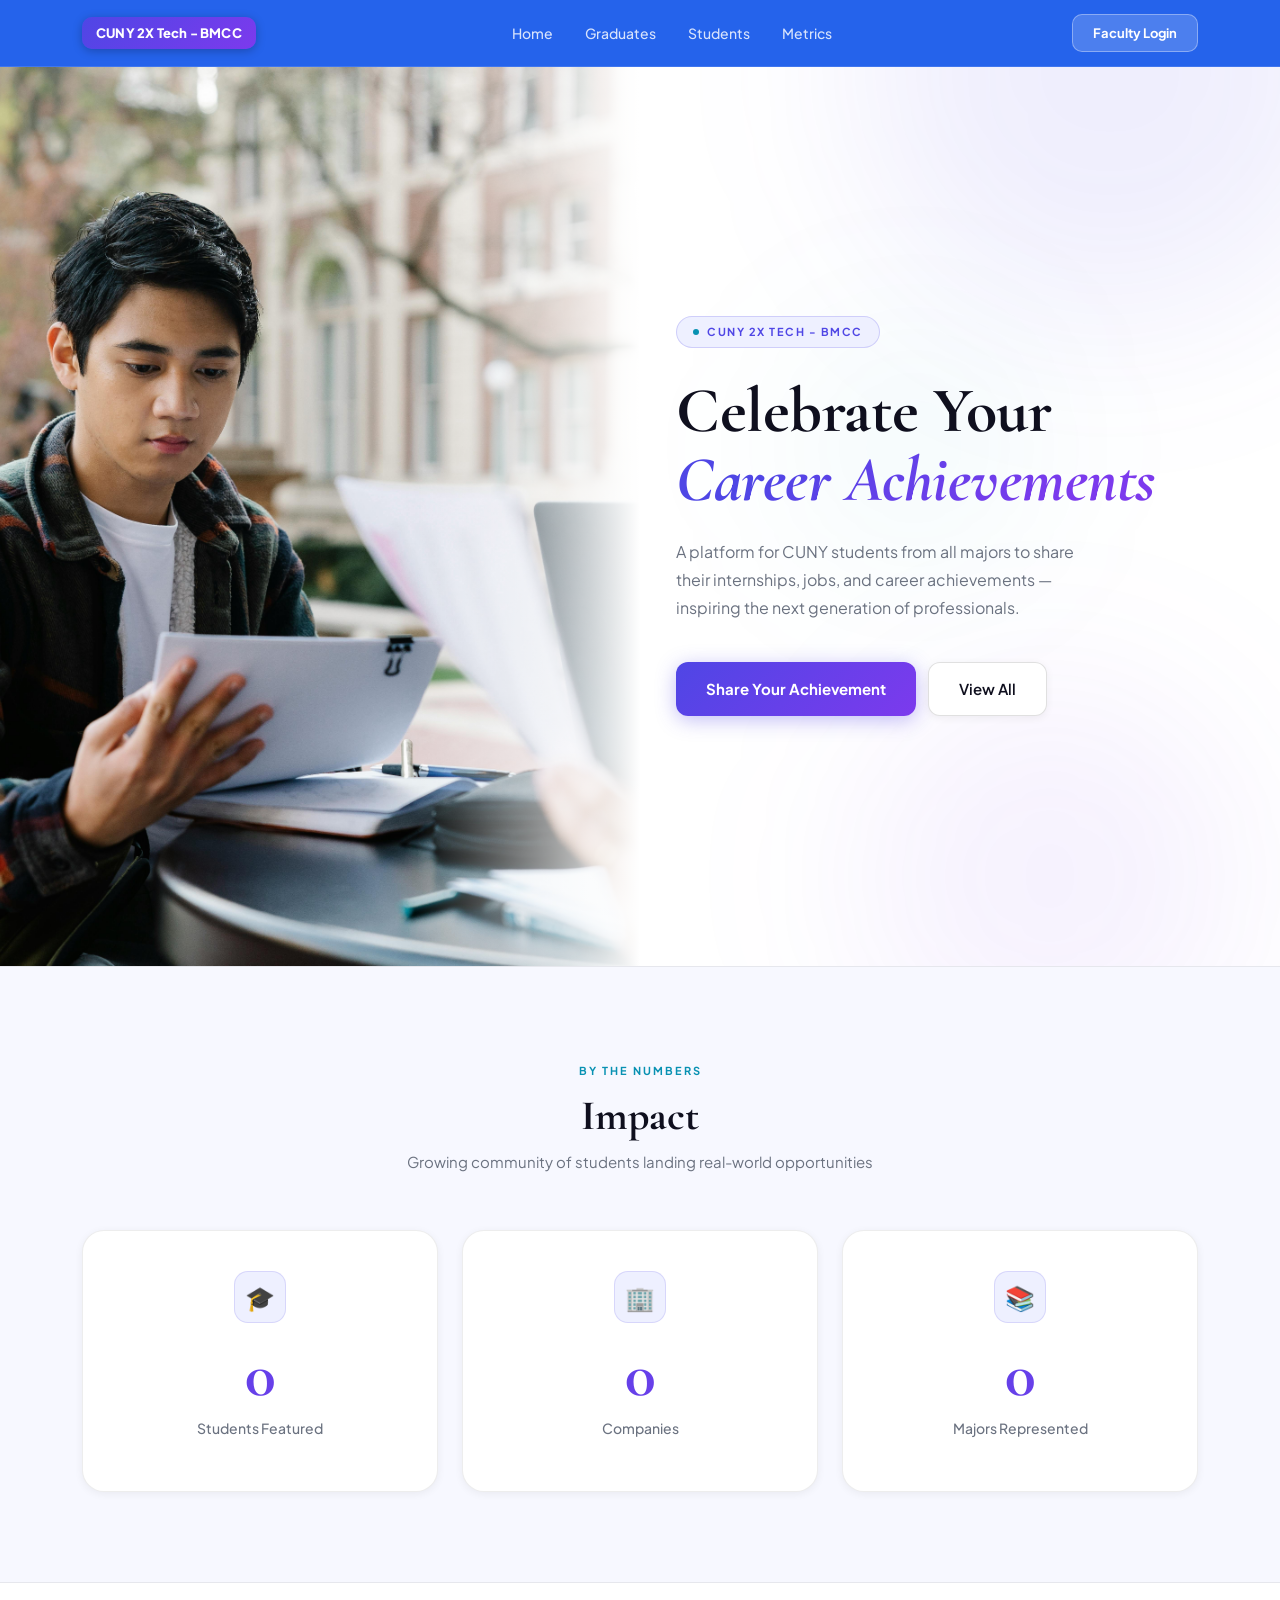
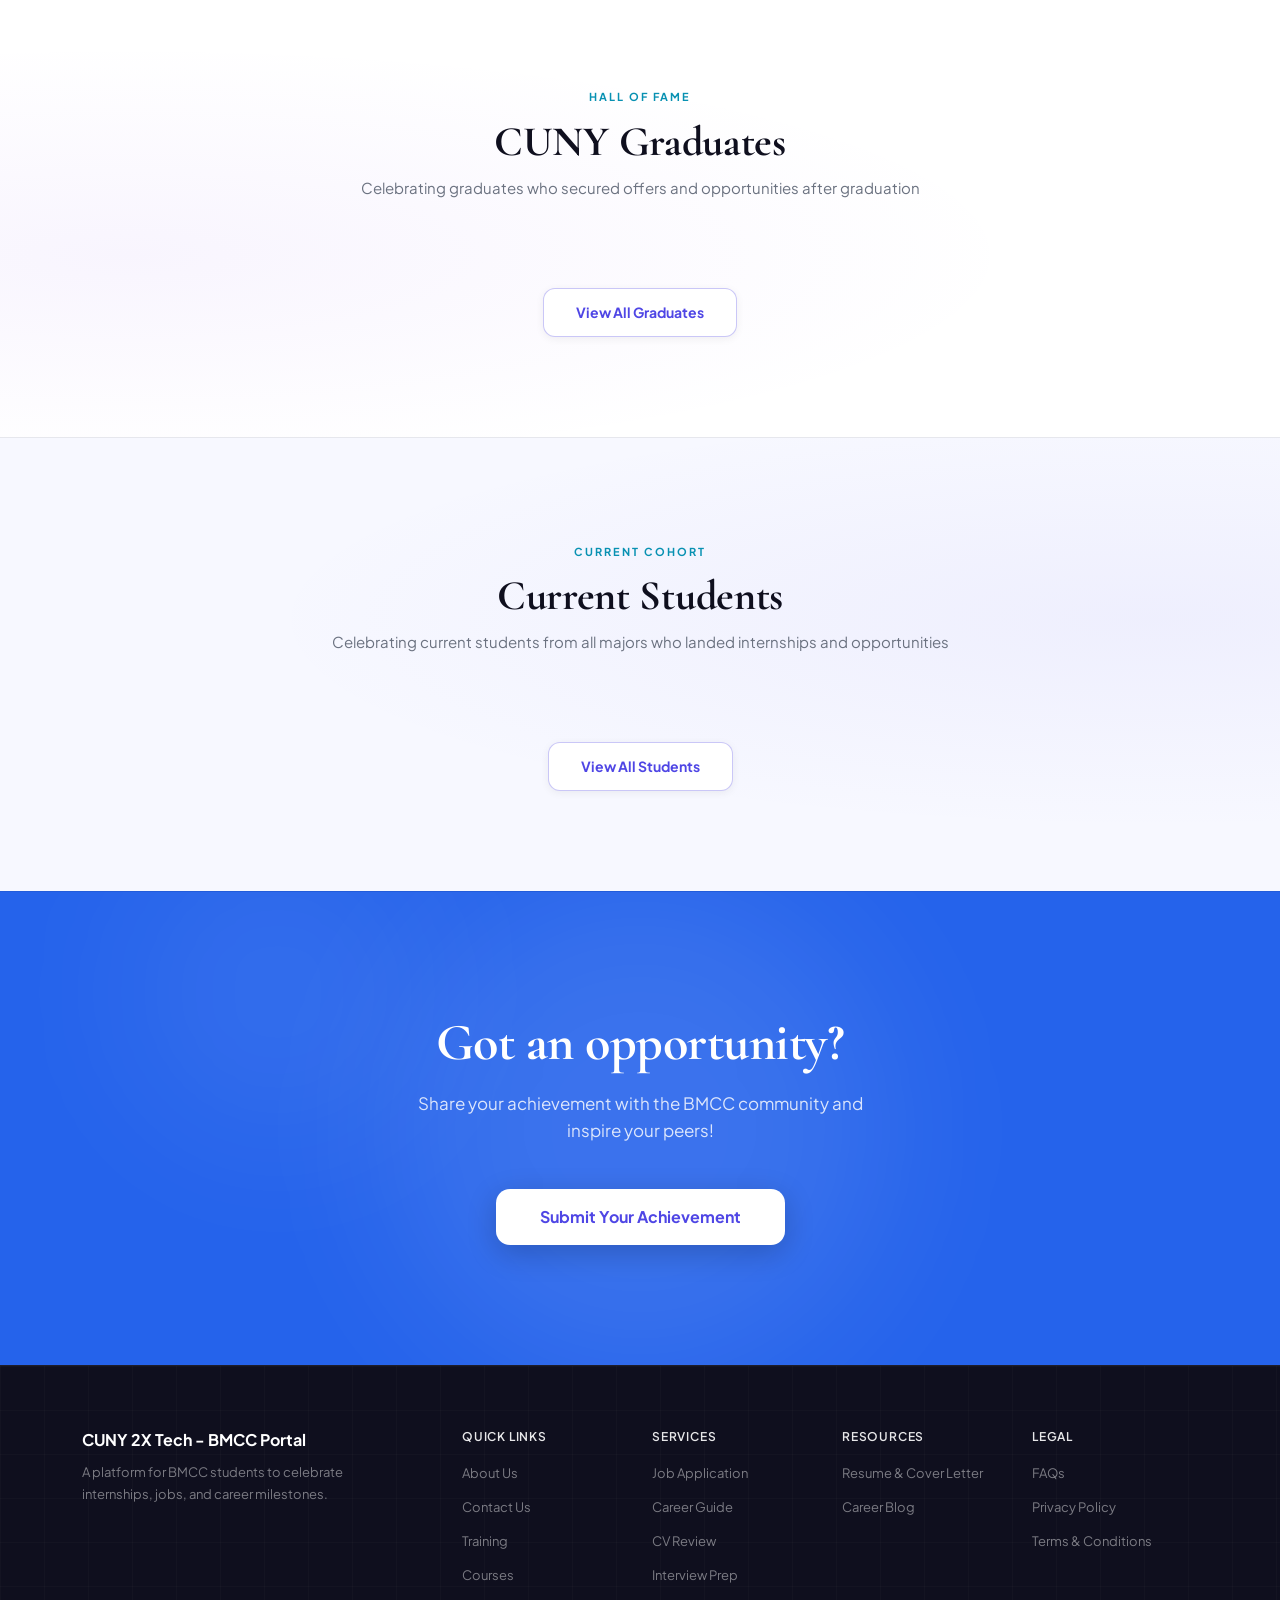
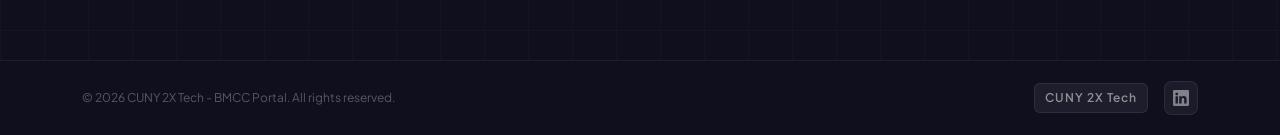
==== frontend/index.html @ b0da8945 "Moved files to separate frontend and backend folders" ====
<!DOCTYPE html>
<html lang="en">
<head>
  <meta charset="UTF-8">
  <meta name="viewport" content="width=device-width, initial-scale=1.0">
  <title>CUNY 2X Tech - BMCC — Achievement Portal</title>

  <!-- Google Fonts -->
  <link rel="preconnect" href="https://fonts.googleapis.com">
  <link rel="preconnect" href="https://fonts.gstatic.com" crossorigin>
  <link href="https://fonts.googleapis.com/css2?family=Cormorant+Garamond:ital,wght@0,400;0,600;0,700;1,400;1,600&family=Plus+Jakarta+Sans:wght@400;500;600;700;800&display=swap" rel="stylesheet">

  <!-- Bootstrap -->
  <link href="https://cdn.jsdelivr.net/npm/bootstrap@5.3.8/dist/css/bootstrap.min.css" rel="stylesheet"
    integrity="sha384-sRIl4kxILFvY47J16cr9ZwB07vP4J8+LH7qKQnuqkuIAvNWLzeN8tE5YBujZqJLB" crossorigin="anonymous">

  <link rel="stylesheet" href="style.css">
</head>
<body>

  <!-- NAVBAR -->
  <nav class="navbar navbar-expand-lg" id="mainNavbar">
    <div class="container">
      <a class="navbar-brand" href="#home">
        <span class="brand-name">CUNY 2X Tech - BMCC</span>
      </a>
      <button class="navbar-toggler" type="button" data-bs-toggle="collapse"
        data-bs-target="#navbarNav" aria-controls="navbarNav"
        aria-expanded="false" aria-label="Toggle navigation">
        <span class="navbar-toggler-icon"></span>
      </button>
      <div class="collapse navbar-collapse" id="navbarNav">
        <ul class="navbar-nav mx-auto">
          <li class="nav-item"><a class="nav-link" href="#home">Home</a></li>
          <li class="nav-item"><a class="nav-link" href="#graduates">Graduates</a></li>
          <li class="nav-item"><a class="nav-link" href="#students">Students</a></li>
          <li class="nav-item"><a class="nav-link" href="#metrics">Metrics</a></li>
        </ul>
        <a href="login.html" class="btn-faculty-login">Faculty Login</a>
      </div>
    </div>
  </nav>

  <!-- HERO SECTION -->
  <section id="home" class="hero-section">
    <div class="hero-orbs" aria-hidden="true">
      <div class="orb orb-1"></div>
      <div class="orb orb-2"></div>
      <div class="orb orb-3"></div>
    </div>
    <div class="container-fluid px-0">
      <div class="row g-0" style="min-height: 100vh;">
        <div class="col-md-6 hero-left"></div>
        <div class="col-md-6 hero-right">
          <div class="hero-content">
            <div class="hero-eyebrow">
              <span class="eyebrow-dot"></span>
              CUNY 2X Tech - BMCC
            </div>
            <h1 class="hero-title">
              Celebrate Your<br><span class="hero-title-bold">Career Achievements</span>
            </h1>
            <p class="hero-description">
              A platform for CUNY students from all majors to share
              their internships, jobs, and career achievements —
              inspiring the next generation of professionals.
            </p>
            <div class="hero-actions">
              <a href="submit.html" class="btn-hero-primary">Share Your Achievement</a>
              <a href="students.html" class="btn-hero-secondary">View All</a>
            </div>
          </div>
        </div>
      </div>
    </div>
  </section>

  <!-- METRICS SECTION -->
  <section id="metrics">
    <div class="container">
      <div class="metrics-header reveal">
        <span class="section-eyebrow">By The Numbers</span>
        <h2 class="section-title">Impact</h2>
        <p class="section-sub">Growing community of students landing real-world opportunities</p>
      </div>
      <div class="row text-center g-4">
        <div class="col-md-4 reveal delay-1">
          <div class="metrics-card">
            <div class="metric-icon">🎓</div>
            <span class="metric-number" data-target="7">0</span>
            <p class="metric-label">Students Featured</p>
          </div>
        </div>
        <div class="col-md-4 reveal delay-2">
          <div class="metrics-card">
            <div class="metric-icon">🏢</div>
            <span class="metric-number" data-target="7">0</span>
            <p class="metric-label">Companies</p>
          </div>
        </div>
        <div class="col-md-4 reveal delay-3">
          <div class="metrics-card">
            <div class="metric-icon">📚</div>
            <span class="metric-number" data-target="4">0</span>
            <p class="metric-label">Majors Represented</p>
          </div>
        </div>
      </div>
    </div>
  </section>

  <!-- GRADUATES SECTION -->
  <section id="graduates">
    <div class="container">
      <div class="section-header reveal">
        <span class="section-eyebrow">Hall of Fame</span>
        <h2 class="section-title">CUNY Graduates</h2>
        <p class="section-sub">Celebrating graduates who secured offers and opportunities after graduation</p>
      </div>

      <!-- Cards loaded dynamically -->
      <div class="row g-4" id="graduatesGrid"></div>

      <!-- View All -->
      <div class="text-center mt-5 reveal">
        <a href="students.html" class="btn-view-all">View All Graduates</a>
      </div>
    </div>
  </section>

  <!-- STUDENTS SECTION -->
  <section id="students">
    <div class="container">
      <div class="section-header reveal">
        <span class="section-eyebrow">Current Cohort</span>
        <h2 class="section-title">Current Students</h2>
        <p class="section-sub">Celebrating current students from all majors who landed internships and opportunities</p>
      </div>

      <!-- Cards loaded dynamically -->
      <div class="row g-4" id="studentsGrid"></div>

      <!-- View All -->
      <div class="text-center mt-5 reveal">
        <a href="students.html" class="btn-view-all">View All Students</a>
      </div>
    </div>
  </section>

  <!-- CTA SECTION -->
  <section id="cta">
    <div class="cta-bg-orb cta-bg-orb-1" aria-hidden="true"></div>
    <div class="cta-bg-orb cta-bg-orb-2" aria-hidden="true"></div>
    <div class="cta-inner reveal">
      <div class="container">
        <h2 class="cta-title">Got an opportunity?</h2>
        <p class="cta-subtitle">Share your achievement with the BMCC community and inspire your peers!</p>
        <a href="submit.html" class="btn cta-btn">Submit Your Achievement</a>
      </div>
    </div>
  </section>

  <!-- FOOTER -->
  <footer>
    <div class="footer-main">
      <div class="container">
        <div class="row">
          <div class="col-lg-3 col-md-6 mb-4">
            <h5 class="footer-brand">CUNY 2X Tech - BMCC Portal</h5>
            <p class="footer-desc">A platform for BMCC students to celebrate internships, jobs, and career milestones.</p>
          </div>
          <div class="col-lg-2 col-md-6 mb-4 offset-lg-1">
            <h6 class="footer-heading">Quick Links</h6>
            <ul class="footer-links">
              <li><a href="#">About Us</a></li>
              <li><a href="#">Contact Us</a></li>
              <li><a href="#">Training</a></li>
              <li><a href="#">Courses</a></li>
            </ul>
          </div>
          <div class="col-lg-2 col-md-6 mb-4">
            <h6 class="footer-heading">Services</h6>
            <ul class="footer-links">
              <li><a href="#">Job Application</a></li>
              <li><a href="#">Career Guide</a></li>
              <li><a href="#">CV Review</a></li>
              <li><a href="#">Interview Prep</a></li>
            </ul>
          </div>
          <div class="col-lg-2 col-md-6 mb-4">
            <h6 class="footer-heading">Resources</h6>
            <ul class="footer-links">
              <li><a href="#">Resume &amp; Cover Letter</a></li>
              <li><a href="#">Career Blog</a></li>
            </ul>
          </div>
          <div class="col-lg-2 col-md-6 mb-4">
            <h6 class="footer-heading">Legal</h6>
            <ul class="footer-links">
              <li><a href="#">FAQs</a></li>
              <li><a href="#">Privacy Policy</a></li>
              <li><a href="#">Terms &amp; Conditions</a></li>
            </ul>
          </div>
        </div>
      </div>
    </div>
    <div class="footer-bottom">
      <div class="container d-flex justify-content-between align-items-center">
        <p class="footer-copy mb-0">© 2026 CUNY 2X Tech - BMCC Portal. All rights reserved.</p>
        <div class="d-flex align-items-center gap-3">
          <span class="cuny-logo">CUNY 2X Tech</span>
          <a href="#" class="social-icon" aria-label="LinkedIn">
            <svg xmlns="http://www.w3.org/2000/svg" width="16" height="16" fill="currentColor" viewBox="0 0 16 16">
              <path d="M0 1.146C0 .513.526 0 1.175 0h13.65C15.474 0 16 .513 16 1.146v13.708c0 .633-.526 1.146-1.175 1.146H1.175C.526 16 0 15.633 0 14.854zm4.943 12.248V6.169H2.542v7.225zm-1.2-8.212c.837 0 1.358-.554 1.358-1.248-.015-.709-.52-1.248-1.342-1.248S2.4 3.226 2.4 3.934c0 .694.521 1.248 1.327 1.248zm4.908 8.212V9.359c0-.216.016-.432.08-.586.173-.431.568-.878 1.232-.878.869 0 1.216.662 1.216 1.634v3.865h2.401V9.25c0-2.22-1.184-3.252-2.764-3.252-1.274 0-1.845.7-2.165 1.193v.025h-.016l.016-.025V6.169h-2.4c.03.678 0 7.225 0 7.225z"/>
            </svg>
          </a>
        </div>
      </div>
    </div>
  </footer>

  <script src="https://cdn.jsdelivr.net/npm/bootstrap@5.3.8/dist/js/bootstrap.bundle.min.js"
    integrity="sha384-FKyoEForCGlyvwx9Hj09JcYn3nv7wiPVlz7YYwJrWVcXK/BmnVDxM+D2scQbITxI"
    crossorigin="anonymous"></script>
  <script src="app.js"></script>

</body>
</html>
---- frontend/style.css ----
/* ============================================
   CUNY WINS — ACHIEVEMENT PORTAL
   Design: Vibrant Light Mode — Clean Editorial
   Fonts: Cormorant Garamond + Plus Jakarta Sans
   ============================================ */

/* === DESIGN TOKENS === */
:root {
  --bg:          #FFFFFF;
  --surface:     #F7F8FF;
  --surface-2:   #EEF0FF;
  --border:      rgba(0, 0, 0, 0.07);
  --border-med:  rgba(0, 0, 0, 0.12);
  --primary:     #4F46E5;
  --pri-rgb:     79, 70, 229;
  --purple:      #7C3AED;
  --pur-rgb:     124, 58, 237;
  --cyan:        #0891B2;
  --cyan-soft:   #E0F2FE;
  --gold:        #D97706;
  --text-1:      #0F0F1E;
  --text-2:      #6B7280;
  --text-3:      #9CA3AF;
  --font-display:'Cormorant Garamond', Georgia, serif;
  --font-body:   'Plus Jakarta Sans', system-ui, sans-serif;
  --ease:        cubic-bezier(0.4, 0, 0.2, 1);
  --t:           0.28s;
  --radius:      16px;
  --radius-lg:   22px;
  --shadow-sm:   0 2px 8px rgba(0,0,0,0.06);
  --shadow:      0 4px 20px rgba(0,0,0,0.08);
  --shadow-lg:   0 16px 48px rgba(0,0,0,0.12);
}

/* === RESET & BASE === */
*, *::before, *::after { box-sizing: border-box; margin: 0; padding: 0; }
html  { scroll-behavior: smooth; }
body  {
  background: var(--bg);
  color: var(--text-1);
  font-family: var(--font-body);
  font-size: 15px;
  line-height: 1.6;
  overflow-x: hidden;
  -webkit-font-smoothing: antialiased;
}

/* ============================================
   SCROLL REVEAL
   ============================================ */
.reveal {
  opacity: 0;
  transform: translateY(24px);
  transition: opacity 0.65s var(--ease), transform 0.65s var(--ease);
}
.reveal.in-view { opacity: 1; transform: translateY(0); }
.reveal.delay-1 { transition-delay: 0.1s; }
.reveal.delay-2 { transition-delay: 0.2s; }
.reveal.delay-3 { transition-delay: 0.3s; }

/* ============================================
   NAVBAR
   ============================================ */
#mainNavbar {
  position: fixed;
  top: 0; left: 0; right: 0;
  z-index: 999;
  background: #2563EB;
  border-bottom: 1px solid rgba(255,255,255,0.12);
  padding: 0;
  transition: box-shadow var(--t);
}
#mainNavbar.scrolled {
  box-shadow: 0 2px 20px rgba(37,99,235,0.35);
}
#mainNavbar .container {
  height: 66px;
  display: flex;
  align-items: center;
}
.navbar-brand {
  color: #fff !important;
  font-family: var(--font-body);
  font-weight: 700;
  font-size: 15px;
  letter-spacing: -0.2px;
  display: inline-flex !important;
  align-items: center;
  text-decoration: none !important;
}
.brand-name {
  background: linear-gradient(135deg, var(--primary), var(--purple));
  color: #fff;
  padding: 6px 14px;
  border-radius: 10px;
  font-weight: 800;
  font-size: 13px;
  letter-spacing: 0.2px;
  white-space: nowrap;
  box-shadow: 0 2px 10px rgba(0,0,0,0.25);
}
.nav-item { margin: 0 2px; }
.nav-link {
  color: rgba(255,255,255,0.82) !important;
  font-size: 14px;
  font-weight: 500;
  padding: 6px 14px !important;
  border-radius: 8px;
  transition: all var(--t);
}
.nav-link:hover {
  color: #fff !important;
  background: rgba(255,255,255,0.14);
}
.btn-faculty-login {
  background: rgba(255,255,255,0.18);
  color: #fff !important;
  border: 1px solid rgba(255,255,255,0.35) !important;
  padding: 8px 20px;
  border-radius: 10px;
  font-size: 13px;
  font-weight: 700;
  text-decoration: none;
  transition: all var(--t);
  white-space: nowrap;
}
.btn-faculty-login:hover {
  background: rgba(255,255,255,0.28);
  border-color: rgba(255,255,255,0.55) !important;
  transform: translateY(-1px);
}
.navbar-toggler {
  border: 1px solid rgba(255,255,255,0.35) !important;
  padding: 6px 10px;
}
.navbar-toggler-icon {
  background-image: url("data:image/svg+xml,%3csvg xmlns='http://www.w3.org/2000/svg' viewBox='0 0 30 30'%3e%3cpath stroke='rgba(255,255,255,0.85)' stroke-linecap='round' stroke-miterlimit='10' stroke-width='2' d='M4 7h22M4 15h22M4 23h22'/%3e%3c/svg%3e") !important;
}

/* ============================================
   HERO SECTION
   ============================================ */
.hero-section {
  position: relative;
  min-height: 100vh;
  display: flex;
  align-items: center;
  overflow: hidden;
  padding-top: 66px;
  background: #fff;
}

/* Colored orbs — subtle in light mode */
.hero-orbs {
  position: absolute;
  inset: 0;
  pointer-events: none;
  z-index: 0;
}
.orb {
  position: absolute;
  border-radius: 50%;
  filter: blur(90px);
  will-change: transform;
}
/* Orbs stay on the right (text) side only — left has the photo */
.orb-1 {
  width: 500px; height: 500px;
  background: rgba(var(--pri-rgb), 0.09);
  top: -180px; right: -80px;
  animation: orb-drift 11s ease-in-out infinite;
}
.orb-2 {
  width: 380px; height: 380px;
  background: rgba(var(--pur-rgb), 0.07);
  bottom: -100px; right: 40px;
  animation: orb-drift 14s ease-in-out infinite reverse;
  animation-delay: -5s;
}
.orb-3 {
  width: 220px; height: 220px;
  background: rgba(8, 145, 178, 0.06);
  top: 35%; right: 20%;
  animation: orb-drift 9s ease-in-out infinite;
  animation-delay: -3s;
}
@keyframes orb-drift {
  0%,100% { transform: translate(0,0) scale(1); }
  33%      { transform: translate(-28px, 18px) scale(1.04); }
  66%      { transform: translate(18px, -14px) scale(0.96); }
}

/* Hero image on the left — student is visible */
.hero-left {
  position: relative;
  z-index: 1;
  min-height: 600px;
  background-image: url('./assets/image/hero-bg.jpg');
  background-size: cover;
  background-position: center top;
}
/* Subtle dark-to-right gradient so image transitions into the white right panel */
.hero-left::after {
  content: '';
  position: absolute;
  top: 0; right: 0;
  width: 35%; height: 100%;
  background: linear-gradient(to right, transparent, #fff);
  pointer-events: none;
  z-index: 2;
}
/* Remove the old dot grid — we have the image now */
.hero-section::before { display: none; }

.hero-right {
  position: relative;
  z-index: 1;
  min-height: 600px;
  display: flex;
  align-items: center;
}
.hero-right::before { display: none; }

.hero-content {
  padding: 80px 56px 80px 36px;
  position: relative;
  z-index: 2;
}

/* Eyebrow */
.hero-eyebrow {
  display: inline-flex;
  align-items: center;
  gap: 8px;
  background: var(--surface-2);
  border: 1px solid rgba(var(--pri-rgb), 0.2);
  color: var(--primary);
  padding: 6px 16px;
  border-radius: 50px;
  font-size: 11px;
  font-weight: 700;
  letter-spacing: 1.5px;
  text-transform: uppercase;
  margin-bottom: 28px;
  width: fit-content;
}
.eyebrow-dot {
  width: 6px; height: 6px;
  background: var(--cyan);
  border-radius: 50%;
  display: inline-block;
  flex-shrink: 0;
  animation: pulse-dot 2.2s ease-in-out infinite;
}
@keyframes pulse-dot {
  0%,100% { opacity: 1; transform: scale(1); }
  50%      { opacity: 0.3; transform: scale(0.6); }
}

.hero-title {
  font-family: var(--font-display);
  font-size: 64px;
  font-weight: 700;
  color: var(--text-1);
  line-height: 1.08;
  letter-spacing: -0.5px;
  margin-bottom: 24px;
}
.hero-title-bold {
  background: linear-gradient(135deg, var(--primary) 20%, var(--purple) 80%);
  -webkit-background-clip: text;
  -webkit-text-fill-color: transparent;
  background-clip: text;
  font-style: italic;
}
.hero-description {
  font-size: 16px;
  color: var(--text-2);
  line-height: 1.75;
  margin-bottom: 40px;
  max-width: 430px;
}
.hero-actions {
  display: flex;
  gap: 12px;
  flex-wrap: wrap;
}
.btn-hero-primary {
  background: linear-gradient(135deg, var(--primary), var(--purple)) !important;
  color: #fff !important;
  border: none !important;
  padding: 14px 30px !important;
  border-radius: 12px !important;
  font-size: 15px !important;
  font-weight: 700 !important;
  text-decoration: none !important;
  transition: all var(--t) !important;
  box-shadow: 0 4px 20px rgba(var(--pri-rgb), 0.35) !important;
  display: inline-flex !important;
  align-items: center !important;
}
.btn-hero-primary:hover {
  transform: translateY(-2px) !important;
  box-shadow: 0 10px 36px rgba(var(--pri-rgb), 0.5) !important;
}
.btn-hero-secondary {
  background: #fff !important;
  color: var(--text-1) !important;
  border: 1.5px solid var(--border-med) !important;
  padding: 14px 30px !important;
  border-radius: 12px !important;
  font-size: 15px !important;
  font-weight: 600 !important;
  text-decoration: none !important;
  transition: all var(--t) !important;
  display: inline-flex !important;
  align-items: center !important;
  box-shadow: var(--shadow-sm) !important;
}
.btn-hero-secondary:hover {
  border-color: rgba(var(--pri-rgb), 0.3) !important;
  box-shadow: 0 6px 20px rgba(0,0,0,0.1) !important;
  transform: translateY(-2px) !important;
}

/* ============================================
   METRICS SECTION
   ============================================ */
#metrics {
  background: var(--surface);
  border-top: 1px solid var(--border);
  border-bottom: 1px solid var(--border);
  padding: 90px 0;
}
.metrics-header {
  text-align: center;
  margin-bottom: 56px;
}
.section-eyebrow {
  display: inline-block;
  font-size: 11px;
  font-weight: 700;
  letter-spacing: 2px;
  text-transform: uppercase;
  color: var(--cyan);
  margin-bottom: 12px;
}
.section-title {
  font-family: var(--font-display);
  font-size: 42px;
  font-weight: 700;
  color: var(--text-1);
  letter-spacing: -0.3px;
  line-height: 1.15;
}
.section-sub {
  color: var(--text-2);
  font-size: 15px;
  margin-top: 10px;
  line-height: 1.6;
}

.metrics-card {
  background: var(--bg);
  border: 1px solid var(--border);
  border-radius: var(--radius-lg);
  padding: 40px 28px 36px;
  text-align: center;
  transition: all var(--t);
  position: relative;
  overflow: hidden;
  box-shadow: var(--shadow-sm);
}
.metrics-card::before {
  content: '';
  position: absolute;
  top: 0; left: 0; right: 0;
  height: 3px;
  background: linear-gradient(90deg, var(--primary), var(--purple));
  opacity: 0;
  transition: opacity var(--t);
}
.metrics-card:hover {
  border-color: rgba(var(--pri-rgb), 0.2);
  transform: translateY(-6px);
  box-shadow: var(--shadow-lg);
}
.metrics-card:hover::before { opacity: 1; }
.metric-icon {
  width: 52px; height: 52px;
  border-radius: 14px;
  display: flex;
  align-items: center;
  justify-content: center;
  margin: 0 auto 20px;
  font-size: 24px;
  background: var(--surface-2);
  border: 1px solid rgba(var(--pri-rgb), 0.15);
}
.metric-number {
  font-family: var(--font-display);
  font-size: 64px;
  font-weight: 700;
  background: linear-gradient(135deg, var(--primary), var(--purple));
  -webkit-background-clip: text;
  -webkit-text-fill-color: transparent;
  background-clip: text;
  line-height: 1;
  display: block;
  margin-bottom: 10px;
}
.metric-label {
  color: var(--text-2);
  font-size: 14px;
  font-weight: 500;
}

/* ============================================
   SECTION HEADER
   ============================================ */
.section-header {
  text-align: center;
  margin-bottom: 64px;
}

/* ============================================
   GRADUATES SECTION
   ============================================ */
#graduates {
  background: var(--bg);
  padding: 100px 0;
  position: relative;
}
#graduates::before {
  content: '';
  position: absolute;
  inset: 0;
  background: radial-gradient(ellipse at 10% 60%, rgba(var(--pur-rgb), 0.05) 0%, transparent 55%);
  pointer-events: none;
}

.graduate-card {
  background: var(--bg);
  border-radius: var(--radius-lg);
  overflow: hidden;
  border: 1px solid var(--border);
  transition: all var(--t);
  box-shadow: var(--shadow-sm);
}
.graduate-card:hover {
  transform: translateY(-8px);
  box-shadow: var(--shadow-lg);
  border-color: rgba(var(--pur-rgb), 0.25);
}

.grad-card-top {
  background: linear-gradient(145deg, #4A1272 0%, #6D28D9 60%, #5B21B6 100%);
  padding: 36px 24px;
  display: flex;
  justify-content: center;
  align-items: center;
  height: 200px;
  position: relative;
  overflow: hidden;
}
.grad-card-top::before {
  content: '';
  position: absolute;
  width: 280px; height: 280px;
  background: rgba(255,255,255,0.12);
  border-radius: 50%;
  filter: blur(60px);
  top: -100px; right: -60px;
}
.grad-card-top::after {
  content: '🎓';
  position: absolute;
  font-size: 80px;
  opacity: 0.1;
  bottom: -10px;
  left: 10px;
  line-height: 1;
}

.student-photo {
  width: 108px; height: 108px;
  border-radius: 50%;
  object-fit: cover;
  position: relative;
  z-index: 1;
  border: 3px solid rgba(255,255,255,0.5);
  box-shadow: 0 0 0 5px rgba(255,255,255,0.2), 0 10px 30px rgba(0,0,0,0.35);
  transition: box-shadow var(--t), transform var(--t);
}
.graduate-card:hover .student-photo,
.student-card:hover .student-photo {
  transform: scale(1.04);
  box-shadow: 0 0 0 5px rgba(255,255,255,0.35), 0 14px 40px rgba(0,0,0,0.4);
}

.card-bottom {
  padding: 22px 22px 24px;
  text-align: center;
}
.card-bottom h5 {
  color: var(--text-1);
  font-size: 17px;
  font-weight: 700;
  margin-bottom: 8px;
  letter-spacing: -0.2px;
}
.badge-graduate {
  display: inline-flex;
  align-items: center;
  gap: 5px;
  background: #F3E8FF;
  color: #6D28D9;
  padding: 4px 12px;
  border-radius: 50px;
  font-size: 11px;
  font-weight: 700;
  border: 1px solid rgba(var(--pur-rgb), 0.2);
  letter-spacing: 0.3px;
  margin-bottom: 16px;
}

.opportunity-box-grad {
  background: #F9F5FF;
  border: 1px solid rgba(var(--pur-rgb), 0.18);
  border-radius: 10px;
  padding: 12px 14px;
  text-align: left;
  margin-bottom: 10px;
}
.grad-label {
  color: #7C3AED;
  font-size: 10px;
  font-weight: 700;
  letter-spacing: 1.2px;
  text-transform: uppercase;
  display: block;
  margin-bottom: 4px;
}
.opportunity-box-grad p.fw-bold {
  color: var(--text-1) !important;
  font-size: 15px !important;
  font-weight: 600 !important;
  margin: 0 !important;
}

.card-info-row {
  display: flex;
  align-items: center;
  gap: 8px;
  font-size: 13px;
  color: var(--text-2);
  border-radius: 8px;
  padding: 8px 12px;
  margin-bottom: 8px;
}
.card-info-grad {
  background: #F5F0FF;
  border: 1px solid rgba(var(--pur-rgb), 0.12);
}
.card-info-grad span { color: var(--text-2); }

.btn-grad {
  background: linear-gradient(135deg, var(--purple), #A855F7) !important;
  color: #fff !important;
  border: none !important;
  border-radius: 10px !important;
  padding: 11px 16px !important;
  font-size: 13px !important;
  font-weight: 700 !important;
  transition: all var(--t) !important;
  box-shadow: 0 4px 14px rgba(var(--pur-rgb), 0.28) !important;
  text-decoration: none !important;
  display: block !important;
  width: 100% !important;
}
.btn-grad:hover {
  transform: translateY(-1px) !important;
  box-shadow: 0 8px 24px rgba(var(--pur-rgb), 0.42) !important;
}

/* ============================================
   STUDENTS SECTION
   ============================================ */
#students {
  background: var(--surface);
  padding: 100px 0;
  border-top: 1px solid var(--border);
}
#students::before {
  content: '';
  position: absolute;
  inset: 0;
  background: radial-gradient(ellipse at 90% 40%, rgba(var(--pri-rgb), 0.05) 0%, transparent 55%);
  pointer-events: none;
}
#students { position: relative; }

.student-card {
  background: var(--bg);
  border-radius: var(--radius-lg);
  overflow: hidden;
  border: 1px solid var(--border);
  transition: all var(--t);
  box-shadow: var(--shadow-sm);
}
.student-card:hover {
  transform: translateY(-8px);
  box-shadow: var(--shadow-lg);
  border-color: rgba(var(--pri-rgb), 0.25);
}

.card-top {
  background: linear-gradient(145deg, #3730A3 0%, #4F46E5 60%, #4338CA 100%);
  padding: 36px 24px;
  display: flex;
  justify-content: center;
  align-items: center;
  height: 200px;
  position: relative;
  overflow: hidden;
}
.card-top::before {
  content: '';
  position: absolute;
  width: 280px; height: 280px;
  background: rgba(255,255,255,0.12);
  border-radius: 50%;
  filter: blur(60px);
  top: -100px; right: -60px;
}
.card-top::after {
  content: '💼';
  position: absolute;
  font-size: 80px;
  opacity: 0.1;
  bottom: -10px;
  left: 10px;
  line-height: 1;
}

.student-card .student-photo {
  box-shadow: 0 0 0 5px rgba(255,255,255,0.2), 0 10px 30px rgba(0,0,0,0.35);
}

.badge-student {
  display: inline-flex;
  align-items: center;
  gap: 5px;
  background: var(--surface-2);
  color: var(--primary);
  padding: 4px 12px;
  border-radius: 50px;
  font-size: 11px;
  font-weight: 700;
  border: 1px solid rgba(var(--pri-rgb), 0.2);
  letter-spacing: 0.3px;
  margin-bottom: 16px;
}

.opportunity-box {
  background: #EEF0FF;
  border: 1px solid rgba(var(--pri-rgb), 0.18);
  border-radius: 10px;
  padding: 12px 14px;
  text-align: left;
  margin-bottom: 10px;
}
.opportunity-box .fw-bold { color: var(--text-1) !important; }

.card-info-student {
  background: #F0F1FF;
  border: 1px solid rgba(var(--pri-rgb), 0.12);
}
.card-info-student span { color: var(--text-2); }

/* Override Bootstrap btn-primary */
.btn-primary {
  background: linear-gradient(135deg, var(--primary), #6366F1) !important;
  color: #fff !important;
  border: none !important;
  border-radius: 10px !important;
  padding: 11px 16px !important;
  font-size: 13px !important;
  font-weight: 700 !important;
  transition: all var(--t) !important;
  box-shadow: 0 4px 14px rgba(var(--pri-rgb), 0.28) !important;
}
.btn-primary:hover {
  transform: translateY(-1px) !important;
  box-shadow: 0 8px 24px rgba(var(--pri-rgb), 0.42) !important;
}

/* ============================================
   CTA SECTION
   ============================================ */
#cta {
  background: #2563EB;
  padding: 120px 0;
  position: relative;
  overflow: hidden;
  text-align: center;
  border-top: 1px solid var(--border);
}
.cta-bg-orb {
  position: absolute;
  border-radius: 50%;
  filter: blur(80px);
  pointer-events: none;
}
.cta-bg-orb-1 {
  width: 500px; height: 500px;
  background: rgba(255,255,255,0.1);
  top: 50%; left: 50%;
  transform: translate(-50%, -50%);
}
.cta-bg-orb-2 {
  width: 300px; height: 300px;
  background: rgba(255,255,255,0.07);
  top: -50px; left: 10%;
}
.cta-inner { position: relative; z-index: 1; }
.cta-title {
  font-family: var(--font-display);
  font-size: 52px;
  font-weight: 700;
  color: #fff;
  margin-bottom: 16px;
  letter-spacing: -0.5px;
}
.cta-subtitle {
  font-size: 17px;
  color: rgba(255,255,255,0.82);
  margin-bottom: 44px;
  max-width: 480px;
  margin-left: auto;
  margin-right: auto;
  line-height: 1.6;
}
.cta-btn {
  display: inline-flex !important;
  align-items: center !important;
  background: #fff !important;
  color: var(--primary) !important;
  border: none !important;
  padding: 16px 44px !important;
  font-size: 16px !important;
  font-weight: 700 !important;
  border-radius: 14px !important;
  text-decoration: none;
  transition: all var(--t) !important;
  box-shadow: 0 8px 30px rgba(0,0,0,0.2) !important;
}
.cta-btn:hover {
  transform: translateY(-3px) !important;
  box-shadow: 0 16px 48px rgba(0,0,0,0.28) !important;
  color: var(--purple) !important;
}

/* ============================================
   FOOTER
   ============================================ */
footer {
  background: #0F0F1E;
  border-top: 1px solid rgba(255,255,255,0.06);
}
.footer-main {
  padding: 64px 0 40px;
  position: relative;
  overflow: hidden;
}
.footer-main::before {
  content: '';
  position: absolute;
  inset: 0;
  background-image:
    linear-gradient(rgba(255,255,255,0.02) 1px, transparent 1px),
    linear-gradient(90deg, rgba(255,255,255,0.02) 1px, transparent 1px);
  background-size: 44px 44px;
  pointer-events: none;
}
.footer-brand {
  color: #fff;
  font-weight: 700;
  font-size: 16px;
  margin-bottom: 12px;
}
.footer-desc {
  color: rgba(255,255,255,0.45);
  font-size: 13px;
  line-height: 1.7;
}
.footer-heading {
  color: rgba(255,255,255,0.9);
  font-weight: 600;
  font-size: 12px;
  letter-spacing: 0.8px;
  text-transform: uppercase;
  margin-bottom: 16px;
}
.footer-links {
  list-style: none; padding: 0; margin: 0;
}
.footer-links li { margin-bottom: 10px; }
.footer-links a {
  color: rgba(255,255,255,0.45);
  text-decoration: none;
  font-size: 13px;
  transition: color var(--t);
}
.footer-links a:hover { color: rgba(255,255,255,0.85); }
.footer-bottom {
  border-top: 1px solid rgba(255,255,255,0.06);
  padding: 20px 0;
}
.footer-copy {
  color: rgba(255,255,255,0.3);
  font-size: 12px;
}
.cuny-logo {
  color: rgba(255,255,255,0.5);
  font-size: 12px;
  font-weight: 600;
  letter-spacing: 1px;
  background: rgba(255,255,255,0.06);
  border: 1px solid rgba(255,255,255,0.08);
  padding: 4px 10px;
  border-radius: 6px;
}
.social-icon {
  color: rgba(255,255,255,0.45);
  width: 34px; height: 34px;
  display: flex;
  align-items: center;
  justify-content: center;
  border-radius: 8px;
  background: rgba(255,255,255,0.05);
  border: 1px solid rgba(255,255,255,0.08);
  transition: all var(--t);
  text-decoration: none;
}
.social-icon:hover {
  color: #fff;
  background: rgba(255,255,255,0.12);
  border-color: rgba(255,255,255,0.15);
}

/* ============================================
   STUDENTS PAGE — PAGE HERO
   ============================================ */
.students-page-hero {
  background: #2563EB;
  padding: 120px 0 64px;
  position: relative;
  overflow: hidden;
  text-align: center;
}
.students-page-hero::before {
  content: '';
  position: absolute;
  inset: 0;
  background:
    radial-gradient(ellipse at 20% 50%, rgba(255,255,255,0.08) 0%, transparent 55%),
    radial-gradient(ellipse at 80% 20%, rgba(124,58,237,0.3) 0%, transparent 50%);
  pointer-events: none;
}
.students-page-hero .section-eyebrow {
  color: rgba(255,255,255,0.75);
  position: relative;
  z-index: 1;
}
.students-page-title {
  font-family: var(--font-display);
  font-size: 56px;
  font-weight: 700;
  color: #fff;
  letter-spacing: -0.5px;
  line-height: 1.1;
  margin-bottom: 14px;
  position: relative;
  z-index: 1;
}
.students-page-sub {
  font-size: 16px;
  color: rgba(255,255,255,0.75);
  max-width: 480px;
  margin: 0 auto 40px;
  line-height: 1.65;
  position: relative;
  z-index: 1;
}

/* Toggle buttons */
.toggle-buttons {
  display: inline-flex;
  gap: 12px;
  background: rgba(255,255,255,0.12);
  border: 1px solid rgba(255,255,255,0.2);
  border-radius: 16px;
  padding: 6px;
  position: relative;
  z-index: 1;
}
.toggle-btn {
  background: transparent;
  border: none;
  color: rgba(255,255,255,0.75);
  font-family: var(--font-body);
  font-size: 14px;
  font-weight: 600;
  padding: 10px 28px;
  border-radius: 11px;
  cursor: pointer;
  transition: all var(--t);
  white-space: nowrap;
}
.toggle-btn:hover {
  color: #fff;
  background: rgba(255,255,255,0.1);
}
.toggle-btn.active {
  background: #fff;
  color: var(--primary);
  box-shadow: 0 2px 12px rgba(0,0,0,0.18);
}

/* ============================================
   STUDENTS PAGE — CONTENT SECTIONS
   ============================================ */
.all-section {
  padding: 80px 0;
  background: var(--bg);
}
.all-section:nth-of-type(even) {
  background: var(--surface);
}

/* ============================================
   PAGINATION
   ============================================ */
.pagination-wrapper {
  display: flex;
  justify-content: center;
  gap: 8px;
  margin-top: 48px;
  flex-wrap: wrap;
}
.page-btn {
  background: var(--bg);
  border: 1.5px solid var(--border-med);
  color: var(--text-2);
  font-family: var(--font-body);
  font-size: 14px;
  font-weight: 600;
  width: 40px; height: 40px;
  border-radius: 10px;
  cursor: pointer;
  transition: all var(--t);
  display: inline-flex;
  align-items: center;
  justify-content: center;
}
.page-btn:hover {
  border-color: rgba(var(--pri-rgb), 0.4);
  color: var(--primary);
  background: var(--surface-2);
}
.page-btn.active {
  background: linear-gradient(135deg, var(--primary), var(--purple));
  border-color: transparent;
  color: #fff;
  box-shadow: 0 4px 14px rgba(var(--pri-rgb), 0.35);
}

/* ============================================
   VIEW ALL BUTTON (index.html → students.html)
   ============================================ */
.btn-view-all {
  display: inline-flex;
  align-items: center;
  gap: 8px;
  background: var(--bg);
  color: var(--primary);
  border: 1.5px solid rgba(var(--pri-rgb), 0.3);
  padding: 12px 32px;
  border-radius: 12px;
  font-size: 14px;
  font-weight: 700;
  text-decoration: none;
  transition: all var(--t);
  box-shadow: var(--shadow-sm);
}
.btn-view-all:hover {
  background: var(--primary);
  color: #fff;
  border-color: var(--primary);
  transform: translateY(-2px);
  box-shadow: 0 8px 24px rgba(var(--pri-rgb), 0.3);
}

/* ============================================
   RESPONSIVE
   ============================================ */
@media (max-width: 1199px) { .hero-title { font-size: 52px; } }
@media (max-width: 991px) {
  .hero-title  { font-size: 42px; }
  .hero-content { padding: 60px 32px; }
  .cta-title   { font-size: 40px; }
  .section-title { font-size: 34px; }
}
@media (max-width: 767px) {
  .hero-section { min-height: auto; padding-bottom: 60px; }
  .hero-title   { font-size: 36px; }
  .hero-description { font-size: 15px; }
  .hero-content { padding: 48px 24px; }
  .orb-1 { width: 300px; height: 300px; }
  .orb-3 { display: none; }
}
@media (max-width: 575px) {
  .hero-title    { font-size: 30px; }
  .hero-actions  { flex-direction: column; }
  .hero-actions a { text-align: center; justify-content: center; }
  .cta-title     { font-size: 28px; }
  .cta-subtitle  { font-size: 15px; }
  .section-title { font-size: 26px; }
  .metric-number { font-size: 52px !important; }
  .footer-bottom .container { flex-direction: column; gap: 14px; text-align: center; }
  .footer-bottom .d-flex   { justify-content: center; }
  .students-page-title { font-size: 36px; }
  .toggle-buttons { flex-direction: column; width: 100%; max-width: 280px; }
  .toggle-btn { padding: 10px 20px; }
}
@media (max-width: 767px) {
  .students-page-hero { padding: 100px 0 48px; }
  .students-page-title { font-size: 40px; }
}
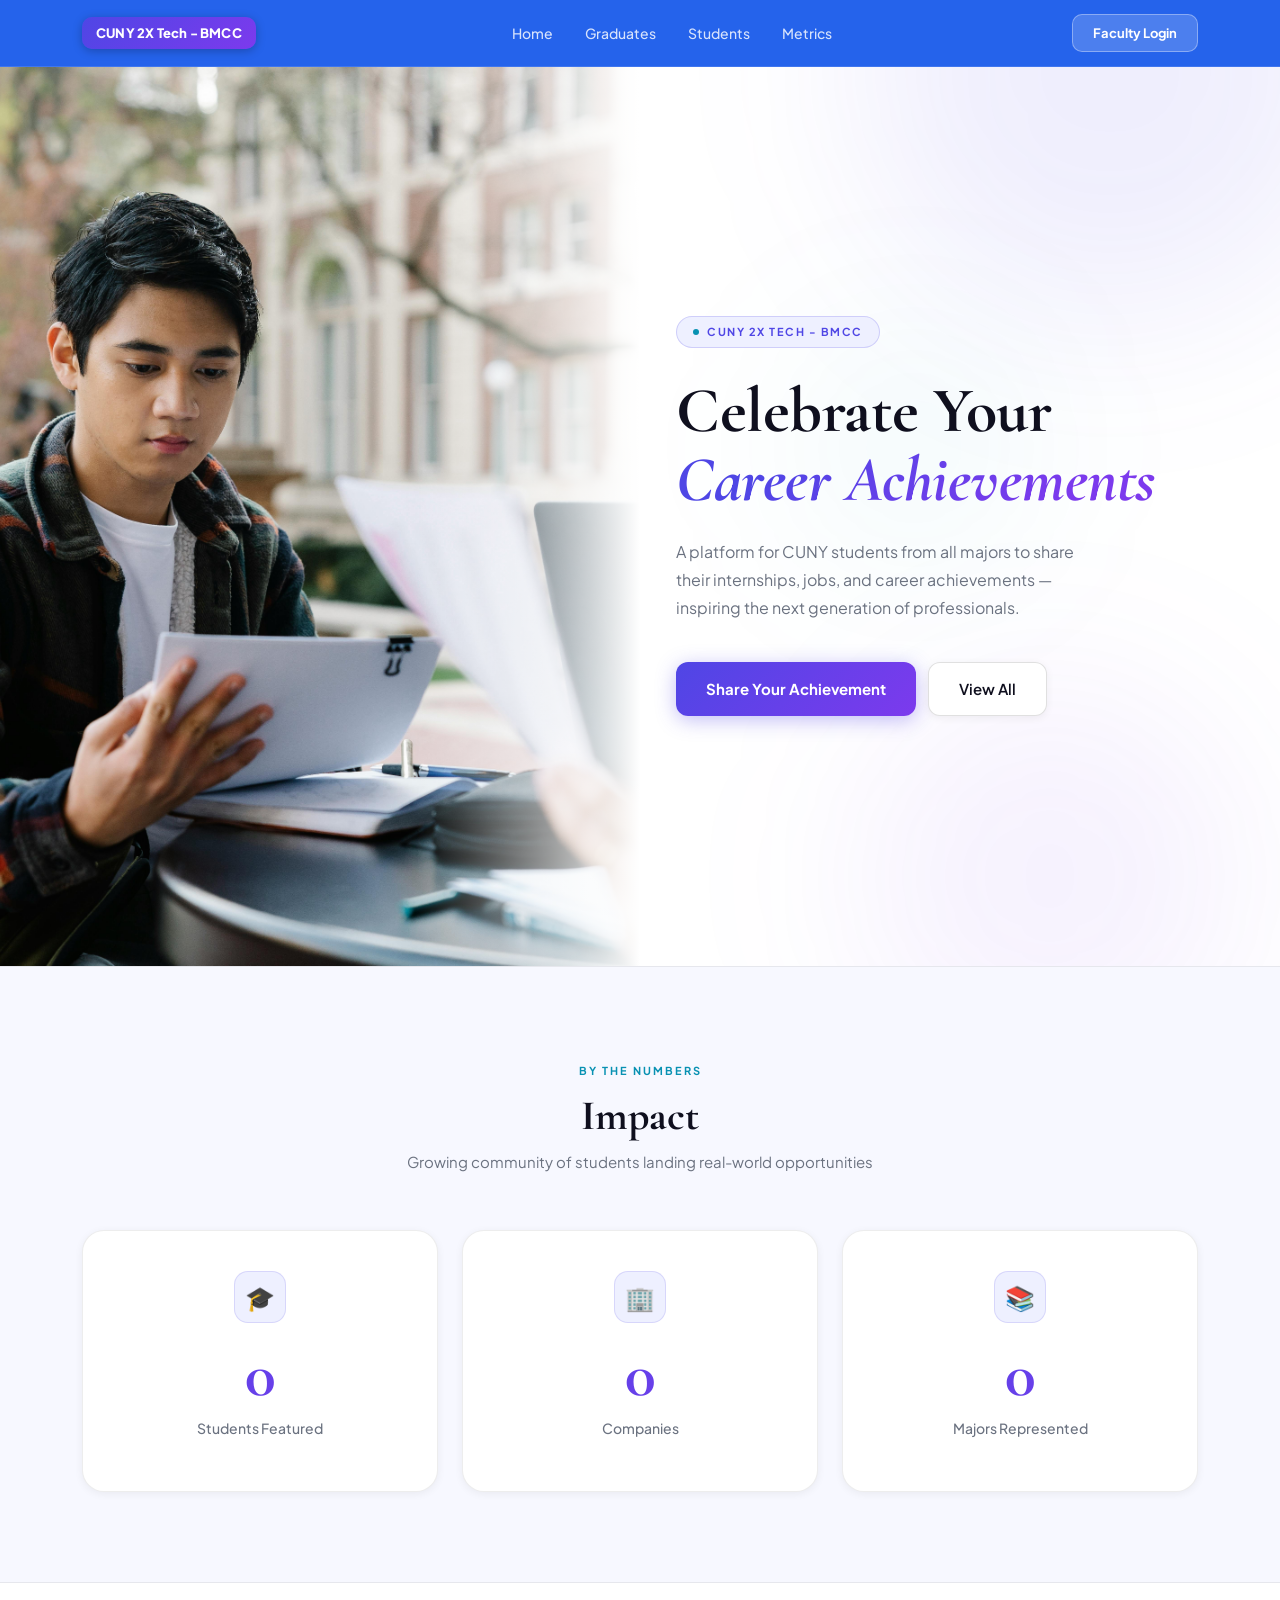
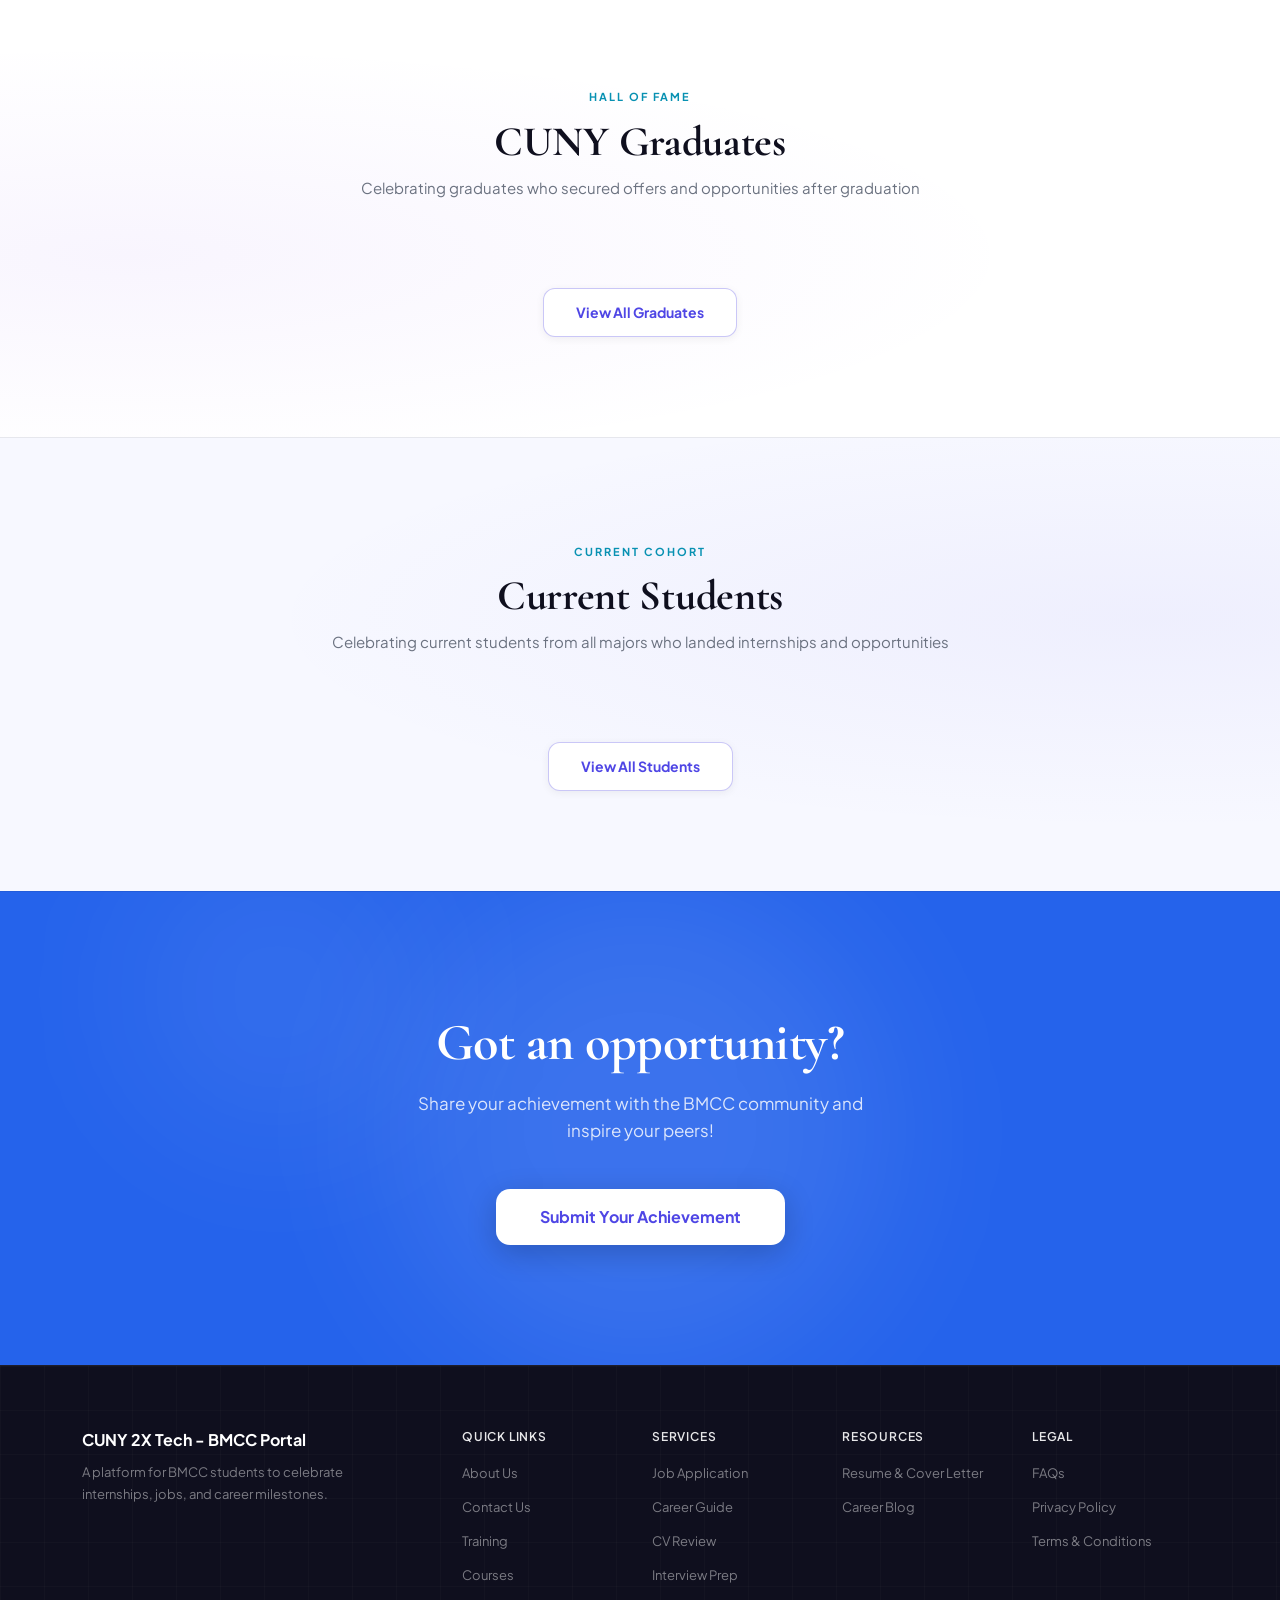
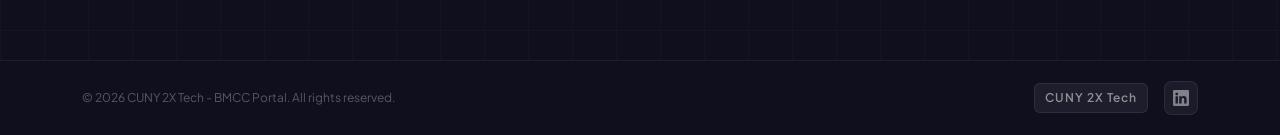
==== commit 0fb160a4: "Add favicon to all pages" ====
--- a/frontend/index.html
+++ b/frontend/index.html
@@ -3,6 +3,7 @@
 <head>
   <meta charset="UTF-8">
   <meta name="viewport" content="width=device-width, initial-scale=1.0">
+  <link rel="icon" type="image/png" href="assets/icons/achievement-portal-icon.png">
   <title>CUNY 2X Tech - BMCC — Achievement Portal</title>
 
   <!-- Google Fonts -->
